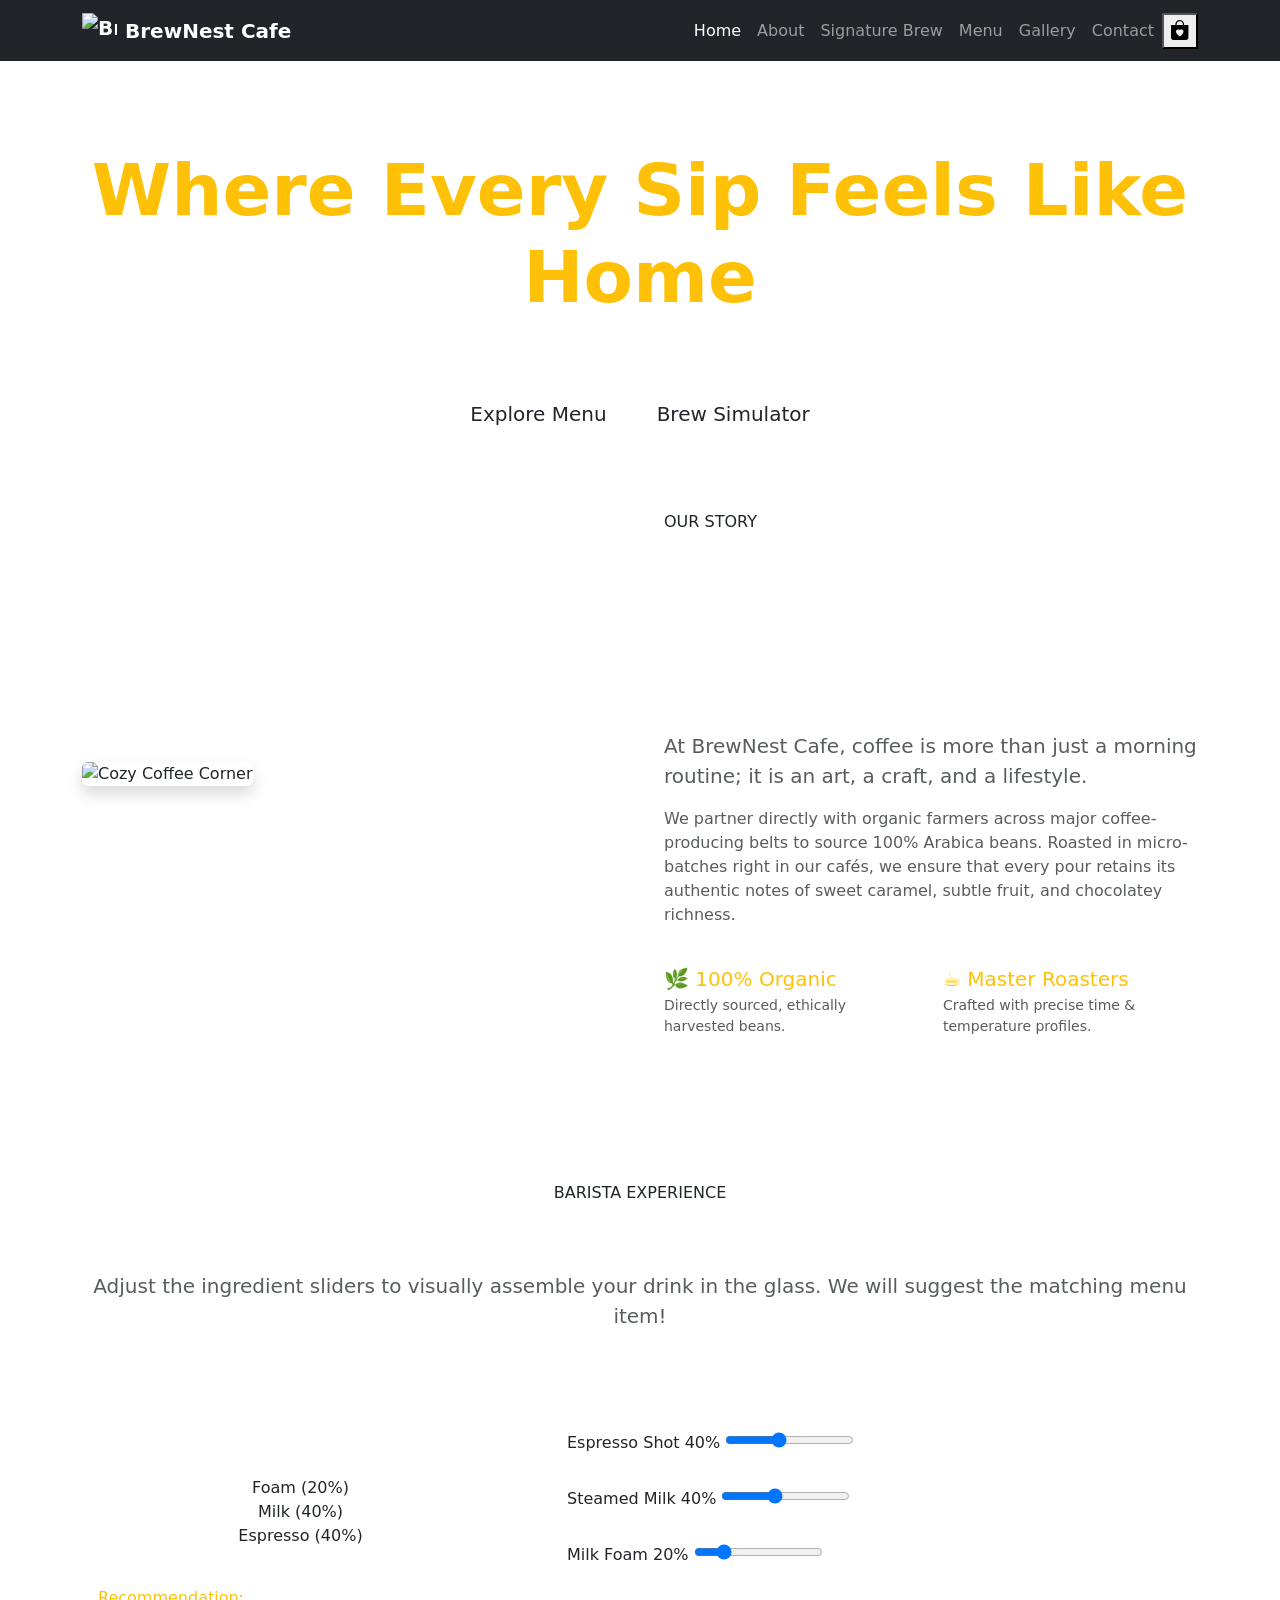
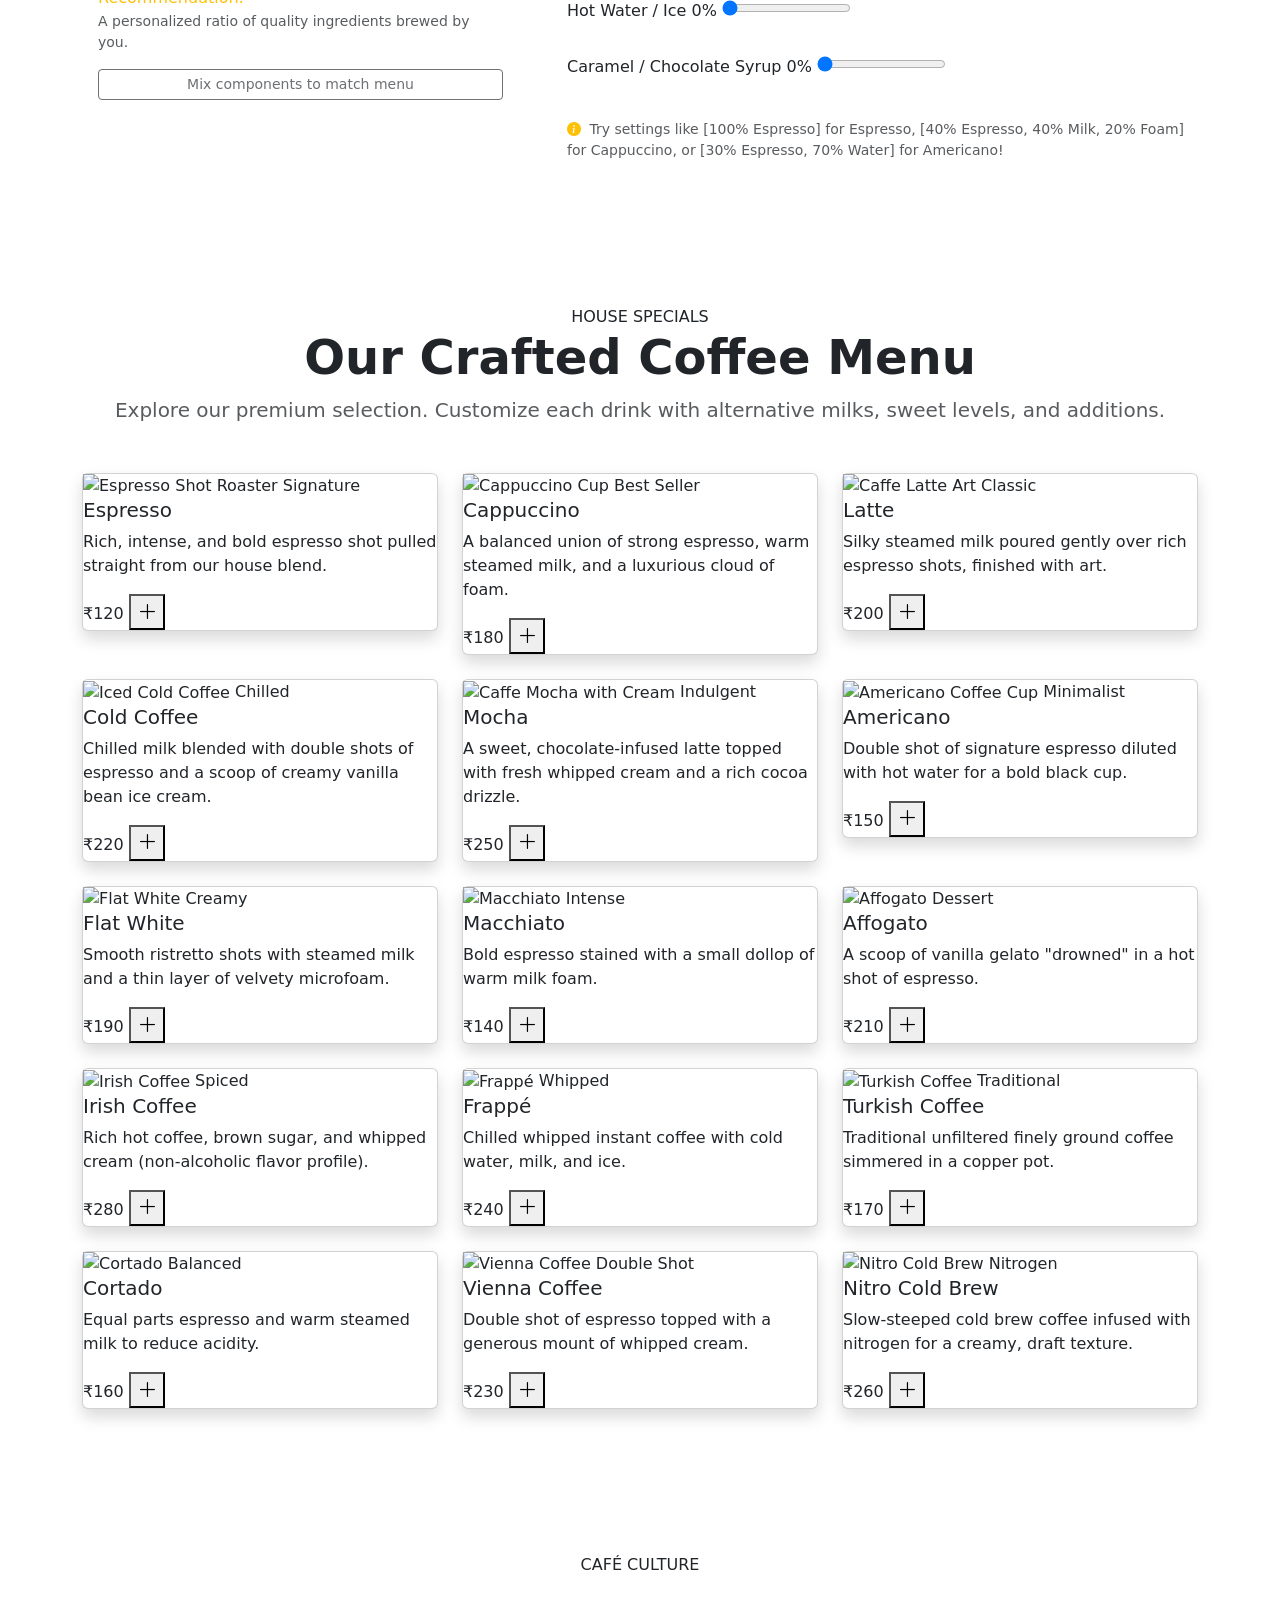
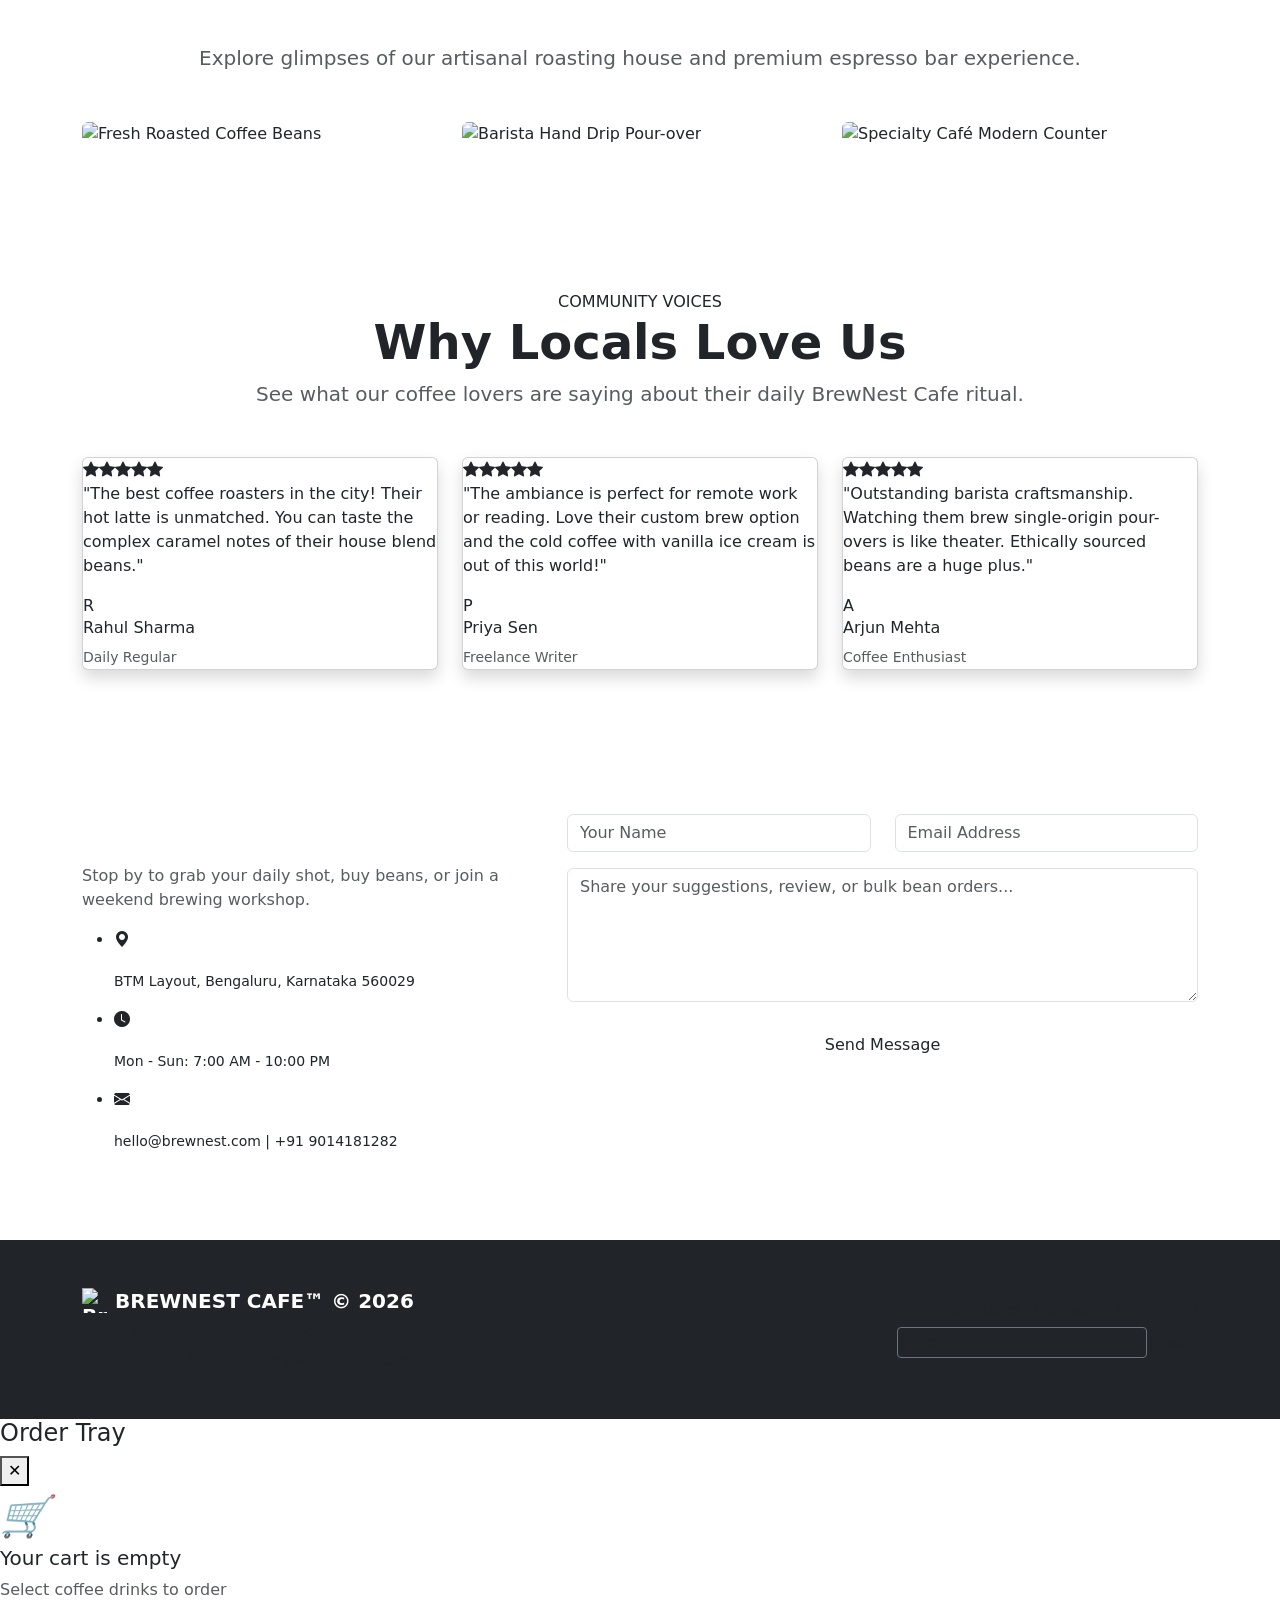
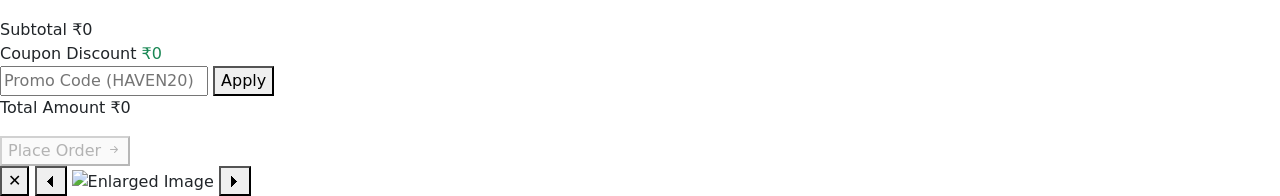
==== html/index.html @ b1470de1 "Update branding name from BrewNest Coffee to BrewNest Cafe across files" ====
<!DOCTYPE html>
<html lang="en">
<head>
  <meta charset="UTF-8">
  <meta name="viewport" content="width=device-width, initial-scale=1.0">
  <title>BrewNest Cafe | Specialty Roasters & Café</title>
  
  <!-- Bootstrap 5 CSS -->
  <link href="https://cdn.jsdelivr.net/npm/bootstrap@5.3.3/dist/css/bootstrap.min.css" rel="stylesheet">
  <!-- Bootstrap Icons -->
  <link rel="stylesheet" href="https://cdn.jsdelivr.net/npm/bootstrap-icons@1.11.3/font/bootstrap-icons.min.css">
  <!-- Custom Stylesheet -->
  <link rel="stylesheet" href="../css/style.css">
</head>
<body>

  <!-- Navbar -->
  <nav class="navbar navbar-expand-lg navbar-dark bg-dark sticky-top" id="mainNavbar">
    <div class="container">
      <a class="navbar-brand fw-bold d-flex align-items-center gap-2" href="#">
        <img src="../images/logo.png" alt="BrewNest Cafe Logo" style="height: 35px; width: 35px; object-fit: contain;">
        BrewNest Cafe
      </a>
      
      <div class="d-flex align-items-center gap-3 order-lg-last">
        <!-- Shopping Cart Trigger Button -->
        <button class="cart-btn-trigger" id="cart-trigger" aria-label="Open Cart">
          <i class="bi bi-bag-heart-fill fs-5"></i>
          <span class="cart-badge" id="cartCount" style="display: none;">0</span>
        </button>
        
        <button class="navbar-toggler" type="button" data-bs-toggle="collapse" data-bs-target="#navmenu" aria-controls="navmenu" aria-expanded="false" aria-label="Toggle navigation">
          <span class="navbar-toggler-icon"></span>
        </button>
      </div>

      <div class="collapse navbar-collapse" id="navmenu">
        <ul class="navbar-nav ms-auto mb-2 mb-lg-0">
          <li class="nav-item"><a class="nav-link active" href="#home">Home</a></li>
          <li class="nav-item"><a class="nav-link" href="#about">About</a></li>
          <li class="nav-item"><a class="nav-link" href="#brew-configurator">Signature Brew</a></li>
          <li class="nav-item"><a class="nav-link" href="#menu">Menu</a></li>
          <li class="nav-item"><a class="nav-link" href="#gallery">Gallery</a></li>
          <li class="nav-item"><a class="nav-link" href="#contact">Contact</a></li>
        </ul>
      </div>
    </div>
  </nav>

  <!-- Hero Section -->
  <section id="home" class="hero">
    <div class="container text-center text-white relative-z">
      <h1 class="display-2 fw-bold mb-3">BrewNest Cafe<br><span class="text-warning">Where Every Sip Feels Like Home</span></h1>
      <p class="lead">Handcrafted specialty beans, expertly roasted and brewed to create unforgettable coffee moments.</p>
      <div class="hero-ctas d-flex gap-3 justify-content-center mt-4 flex-wrap">
        <a href="#menu" class="btn btn-gold btn-lg">Explore Menu</a>
        <a href="#brew-configurator" class="btn btn-outline-gold btn-lg">Brew Simulator</a>
      </div>
    </div>
    <!-- Bottom Glow and Parallax overlay -->
    <div class="hero-overlay-gfx"></div>
    <div class="scroll-indicator">
      <div class="scroll-mouse">
        <div class="scroll-wheel"></div>
      </div>
    </div>
  </section>

  <!-- About Section -->
  <section id="about" class="py-5">
    <div class="container py-4">
      <div class="row align-items-center g-5">
        <div class="col-lg-6">
          <div class="about-img-container">
            <img src="../images/about.jpg" class="img-fluid rounded shadow" alt="Cozy Coffee Corner">
          </div>
        </div>
        <div class="col-lg-6">
          <span class="about-badge">OUR STORY</span>
          <h2 class="display-5 fw-bold text-white mb-4">Roasting Beans, Brewing Relationships</h2>
          <p class="lead text-muted">
            At BrewNest Cafe, coffee is more than just a morning routine; it is an art, a craft, and a lifestyle. 
          </p>
          <p class="text-muted">
            We partner directly with organic farmers across major coffee-producing belts to source 100% Arabica beans. Roasted in micro-batches right in our cafés, we ensure that every pour retains its authentic notes of sweet caramel, subtle fruit, and chocolatey richness.
          </p>
          <div class="row g-4 mt-2">
            <div class="col-sm-6">
              <h5 class="text-warning mb-1">🌿 100% Organic</h5>
              <p class="small text-muted mb-0">Directly sourced, ethically harvested beans.</p>
            </div>
            <div class="col-sm-6">
              <h5 class="text-warning mb-1">☕ Master Roasters</h5>
              <p class="small text-muted mb-0">Crafted with precise time & temperature profiles.</p>
            </div>
          </div>
        </div>
      </div>
    </div>
  </section>

  <!-- Interactive Brew Configurator Section -->
  <section id="brew-configurator" class="py-5">
    <div class="container py-4">
      <div class="text-center mb-5">
        <span class="about-badge">BARISTA EXPERIENCE</span>
        <h2 class="display-5 fw-bold text-white">Craft Your Signature Brew</h2>
        <p class="lead text-muted max-600 mx-auto">Adjust the ingredient sliders to visually assemble your drink in the glass. We will suggest the matching menu item!</p>
      </div>

      <div class="row align-items-center g-5">
        <!-- The visual Mug simulator -->
        <div class="col-lg-5">
          <div class="glass-panel brew-card text-center d-flex flex-column justify-content-between h-100">
            <h4 class="text-white mb-4">Visual Brew Cup</h4>
            
            <div class="cup-container">
              <div class="glass-mug">
                <!-- Liquid layers -->
                <div class="liquid-layer layer-foam" id="layerFoam"></div>
                <div class="liquid-layer layer-milk" id="layerMilk"></div>
                <div class="liquid-layer layer-espresso" id="layerEspresso"></div>
                <div class="liquid-layer layer-syrup" id="layerSyrup"></div>
                <div class="liquid-layer layer-water" id="layerWater"></div>
              </div>
              <div class="glass-handle"></div>
            </div>

            <!-- Dynamic Recommendation Box -->
            <div class="brew-feedback-box p-3 mt-4 text-start">
              <h6 class="text-warning mb-1">Recommendation: <span id="recommendedDrinkName" class="text-white">Custom Brew</span></h6>
              <p class="small text-muted mb-3" id="recommendedDrinkDesc">Mix ingredients to discover matches.</p>
              <button class="btn btn-gold btn-sm w-100" id="btnBrewAdd" disabled>Mix components to match menu</button>
            </div>
          </div>
        </div>

        <!-- The sliders -->
        <div class="col-lg-7">
          <div class="glass-panel brew-card h-100 d-flex flex-column justify-content-center">
            <h4 class="text-white mb-4">Recipe Ratios</h4>
            
            <div class="brew-sliders">
              <!-- Espresso Slider -->
              <div class="mb-4">
                <label for="sliderEspresso" class="form-label">Espresso Shot <span id="espressoVal">40%</span></label>
                <input type="range" class="brew-slider-input" id="sliderEspresso" min="0" max="100" value="40">
              </div>

              <!-- Steamed Milk Slider -->
              <div class="mb-4">
                <label for="sliderMilk" class="form-label">Steamed Milk <span id="milkVal">40%</span></label>
                <input type="range" class="brew-slider-input" id="sliderMilk" min="0" max="100" value="40">
              </div>

              <!-- Foam Slider -->
              <div class="mb-4">
                <label for="sliderFoam" class="form-label">Milk Foam <span id="foamVal">20%</span></label>
                <input type="range" class="brew-slider-input" id="sliderFoam" min="0" max="100" value="20">
              </div>

              <!-- Water Slider -->
              <div class="mb-4">
                <label for="sliderWater" class="form-label">Hot Water / Ice <span id="waterVal">0%</span></label>
                <input type="range" class="brew-slider-input" id="sliderWater" min="0" max="100" value="0">
              </div>

              <!-- Syrup Slider -->
              <div class="mb-4">
                <label for="sliderSyrup" class="form-label">Caramel / Chocolate Syrup <span id="syrupVal">0%</span></label>
                <input type="range" class="brew-slider-input" id="sliderSyrup" min="0" max="100" value="0">
              </div>
            </div>
            
            <p class="small text-muted mt-2 mb-0"><i class="bi bi-info-circle-fill text-warning me-1"></i> Try settings like [100% Espresso] for Espresso, [40% Espresso, 40% Milk, 20% Foam] for Cappuccino, or [30% Espresso, 70% Water] for Americano!</p>
          </div>
        </div>
      </div>
    </div>
  </section>

  <!-- Menu Section -->
  <section id="menu" class="py-5">
    <div class="container py-4">
      <div class="text-center mb-5">
        <span class="about-badge">HOUSE SPECIALS</span>
        <h2 class="display-5 fw-bold text-dark">Our Crafted Coffee Menu</h2>
        <p class="lead text-muted max-600 mx-auto">Explore our premium selection. Customize each drink with alternative milks, sweet levels, and additions.</p>
      </div>

      <div class="row g-4">
        <!-- Espresso -->
        <div class="col-md-6 col-lg-4">
          <div class="card menu-card shadow">
            <div class="menu-img-wrap">
              <img src="../images/espresso.jpg" alt="Espresso Shot">
              <span class="menu-card-badge">Roaster Signature</span>
            </div>
            <div class="menu-card-body">
              <h5>Espresso</h5>
              <p>Rich, intense, and bold espresso shot pulled straight from our house blend.</p>
              <div class="menu-footer">
                <span class="menu-price">₹120</span>
                <button class="btn-menu-add btn-add-cart-custom" data-drink="espresso" aria-label="Customize Espresso"><i class="bi bi-plus-lg fs-5"></i></button>
              </div>
            </div>
          </div>
        </div>

        <!-- Cappuccino -->
        <div class="col-md-6 col-lg-4">
          <div class="card menu-card shadow">
            <div class="menu-img-wrap">
              <img src="../images/cappuccino.jpg" alt="Cappuccino Cup">
              <span class="menu-card-badge">Best Seller</span>
            </div>
            <div class="menu-card-body">
              <h5>Cappuccino</h5>
              <p>A balanced union of strong espresso, warm steamed milk, and a luxurious cloud of foam.</p>
              <div class="menu-footer">
                <span class="menu-price">₹180</span>
                <button class="btn-menu-add btn-add-cart-custom" data-drink="cappuccino" aria-label="Customize Cappuccino"><i class="bi bi-plus-lg fs-5"></i></button>
              </div>
            </div>
          </div>
        </div>

        <!-- Latte -->
        <div class="col-md-6 col-lg-4">
          <div class="card menu-card shadow">
            <div class="menu-img-wrap">
              <img src="../images/latte.jpg" alt="Caffe Latte Art">
              <span class="menu-card-badge">Classic</span>
            </div>
            <div class="menu-card-body">
              <h5>Latte</h5>
              <p>Silky steamed milk poured gently over rich espresso shots, finished with art.</p>
              <div class="menu-footer">
                <span class="menu-price">₹200</span>
                <button class="btn-menu-add btn-add-cart-custom" data-drink="latte" aria-label="Customize Latte"><i class="bi bi-plus-lg fs-5"></i></button>
              </div>
            </div>
          </div>
        </div>

        <!-- Cold Coffee -->
        <div class="col-md-6 col-lg-4">
          <div class="card menu-card shadow">
            <div class="menu-img-wrap">
              <img src="../images/coldcoffee.jpg" alt="Iced Cold Coffee">
              <span class="menu-card-badge">Chilled</span>
            </div>
            <div class="menu-card-body">
              <h5>Cold Coffee</h5>
              <p>Chilled milk blended with double shots of espresso and a scoop of creamy vanilla bean ice cream.</p>
              <div class="menu-footer">
                <span class="menu-price">₹220</span>
                <button class="btn-menu-add btn-add-cart-custom" data-drink="coldcoffee" aria-label="Customize Cold Coffee"><i class="bi bi-plus-lg fs-5"></i></button>
              </div>
            </div>
          </div>
        </div>

        <!-- Mocha -->
        <div class="col-md-6 col-lg-4">
          <div class="card menu-card shadow">
            <div class="menu-img-wrap">
              <img src="../images/mocha.jpg" alt="Caffe Mocha with Cream">
              <span class="menu-card-badge">Indulgent</span>
            </div>
            <div class="menu-card-body">
              <h5>Mocha</h5>
              <p>A sweet, chocolate-infused latte topped with fresh whipped cream and a rich cocoa drizzle.</p>
              <div class="menu-footer">
                <span class="menu-price">₹250</span>
                <button class="btn-menu-add btn-add-cart-custom" data-drink="mocha" aria-label="Customize Mocha"><i class="bi bi-plus-lg fs-5"></i></button>
              </div>
            </div>
          </div>
        </div>

        <!-- Americano -->
        <div class="col-md-6 col-lg-4">
          <div class="card menu-card shadow">
            <div class="menu-img-wrap">
              <img src="../images/americano.jpg" alt="Americano Coffee Cup">
              <span class="menu-card-badge">Minimalist</span>
            </div>
            <div class="menu-card-body">
              <h5>Americano</h5>
              <p>Double shot of signature espresso diluted with hot water for a bold black cup.</p>
              <div class="menu-footer">
                <span class="menu-price">₹150</span>
                <button class="btn-menu-add btn-add-cart-custom" data-drink="americano" aria-label="Customize Americano"><i class="bi bi-plus-lg fs-5"></i></button>
              </div>
            </div>
          </div>
        </div>

        <!-- Flat White -->
        <div class="col-md-6 col-lg-4">
          <div class="card menu-card shadow">
            <div class="menu-img-wrap">
              <img src="../images/flatwhite.jpg" alt="Flat White">
              <span class="menu-card-badge">Creamy</span>
            </div>
            <div class="menu-card-body">
              <h5>Flat White</h5>
              <p>Smooth ristretto shots with steamed milk and a thin layer of velvety microfoam.</p>
              <div class="menu-footer">
                <span class="menu-price">₹190</span>
                <button class="btn-menu-add btn-add-cart-custom" data-drink="flatwhite" aria-label="Customize Flat White"><i class="bi bi-plus-lg fs-5"></i></button>
              </div>
            </div>
          </div>
        </div>

        <!-- Macchiato -->
        <div class="col-md-6 col-lg-4">
          <div class="card menu-card shadow">
            <div class="menu-img-wrap">
              <img src="../images/macchiato.jpg" alt="Macchiato">
              <span class="menu-card-badge">Intense</span>
            </div>
            <div class="menu-card-body">
              <h5>Macchiato</h5>
              <p>Bold espresso stained with a small dollop of warm milk foam.</p>
              <div class="menu-footer">
                <span class="menu-price">₹140</span>
                <button class="btn-menu-add btn-add-cart-custom" data-drink="macchiato" aria-label="Customize Macchiato"><i class="bi bi-plus-lg fs-5"></i></button>
              </div>
            </div>
          </div>
        </div>

        <!-- Affogato -->
        <div class="col-md-6 col-lg-4">
          <div class="card menu-card shadow">
            <div class="menu-img-wrap">
              <img src="../images/affogato.jpg" alt="Affogato">
              <span class="menu-card-badge">Dessert</span>
            </div>
            <div class="menu-card-body">
              <h5>Affogato</h5>
              <p>A scoop of vanilla gelato "drowned" in a hot shot of espresso.</p>
              <div class="menu-footer">
                <span class="menu-price">₹210</span>
                <button class="btn-menu-add btn-add-cart-custom" data-drink="affogato" aria-label="Customize Affogato"><i class="bi bi-plus-lg fs-5"></i></button>
              </div>
            </div>
          </div>
        </div>

        <!-- Irish Coffee -->
        <div class="col-md-6 col-lg-4">
          <div class="card menu-card shadow">
            <div class="menu-img-wrap">
              <img src="../images/irishcoffee.jpg" alt="Irish Coffee">
              <span class="menu-card-badge">Spiced</span>
            </div>
            <div class="menu-card-body">
              <h5>Irish Coffee</h5>
              <p>Rich hot coffee, brown sugar, and whipped cream (non-alcoholic flavor profile).</p>
              <div class="menu-footer">
                <span class="menu-price">₹280</span>
                <button class="btn-menu-add btn-add-cart-custom" data-drink="irishcoffee" aria-label="Customize Irish Coffee"><i class="bi bi-plus-lg fs-5"></i></button>
              </div>
            </div>
          </div>
        </div>

        <!-- Frappé -->
        <div class="col-md-6 col-lg-4">
          <div class="card menu-card shadow">
            <div class="menu-img-wrap">
              <img src="../images/frappe.jpg" alt="Frappé">
              <span class="menu-card-badge">Whipped</span>
            </div>
            <div class="menu-card-body">
              <h5>Frappé</h5>
              <p>Chilled whipped instant coffee with cold water, milk, and ice.</p>
              <div class="menu-footer">
                <span class="menu-price">₹240</span>
                <button class="btn-menu-add btn-add-cart-custom" data-drink="frappe" aria-label="Customize Frappé"><i class="bi bi-plus-lg fs-5"></i></button>
              </div>
            </div>
          </div>
        </div>

        <!-- Turkish Coffee -->
        <div class="col-md-6 col-lg-4">
          <div class="card menu-card shadow">
            <div class="menu-img-wrap">
              <img src="../images/turkishcoffee.jpg" alt="Turkish Coffee">
              <span class="menu-card-badge">Traditional</span>
            </div>
            <div class="menu-card-body">
              <h5>Turkish Coffee</h5>
              <p>Traditional unfiltered finely ground coffee simmered in a copper pot.</p>
              <div class="menu-footer">
                <span class="menu-price">₹170</span>
                <button class="btn-menu-add btn-add-cart-custom" data-drink="turkishcoffee" aria-label="Customize Turkish Coffee"><i class="bi bi-plus-lg fs-5"></i></button>
              </div>
            </div>
          </div>
        </div>

        <!-- Cortado -->
        <div class="col-md-6 col-lg-4">
          <div class="card menu-card shadow">
            <div class="menu-img-wrap">
              <img src="../images/cortado.jpg" alt="Cortado">
              <span class="menu-card-badge">Balanced</span>
            </div>
            <div class="menu-card-body">
              <h5>Cortado</h5>
              <p>Equal parts espresso and warm steamed milk to reduce acidity.</p>
              <div class="menu-footer">
                <span class="menu-price">₹160</span>
                <button class="btn-menu-add btn-add-cart-custom" data-drink="cortado" aria-label="Customize Cortado"><i class="bi bi-plus-lg fs-5"></i></button>
              </div>
            </div>
          </div>
        </div>

        <!-- Vienna Coffee -->
        <div class="col-md-6 col-lg-4">
          <div class="card menu-card shadow">
            <div class="menu-img-wrap">
              <img src="../images/viennacoffee.jpg" alt="Vienna Coffee">
              <span class="menu-card-badge">Double Shot</span>
            </div>
            <div class="menu-card-body">
              <h5>Vienna Coffee</h5>
              <p>Double shot of espresso topped with a generous mount of whipped cream.</p>
              <div class="menu-footer">
                <span class="menu-price">₹230</span>
                <button class="btn-menu-add btn-add-cart-custom" data-drink="viennacoffee" aria-label="Customize Vienna Coffee"><i class="bi bi-plus-lg fs-5"></i></button>
              </div>
            </div>
          </div>
        </div>

        <!-- Nitro Cold Brew -->
        <div class="col-md-6 col-lg-4">
          <div class="card menu-card shadow">
            <div class="menu-img-wrap">
              <img src="../images/nitrocoldbrew.jpg" alt="Nitro Cold Brew">
              <span class="menu-card-badge">Nitrogen</span>
            </div>
            <div class="menu-card-body">
              <h5>Nitro Cold Brew</h5>
              <p>Slow-steeped cold brew coffee infused with nitrogen for a creamy, draft texture.</p>
              <div class="menu-footer">
                <span class="menu-price">₹260</span>
                <button class="btn-menu-add btn-add-cart-custom" data-drink="nitrocoldbrew" aria-label="Customize Nitro Cold Brew"><i class="bi bi-plus-lg fs-5"></i></button>
              </div>
            </div>
          </div>
        </div>
      </div>
    </div>
  </section>

  <!-- Gallery Section -->
  <section id="gallery" class="py-5">
    <div class="container py-4">
      <div class="text-center mb-5">
        <span class="about-badge">CAFÉ CULTURE</span>
        <h2 class="display-5 fw-bold text-white">Visual Coffee Journey</h2>
        <p class="lead text-muted max-600 mx-auto">Explore glimpses of our artisanal roasting house and premium espresso bar experience.</p>
      </div>

      <div class="row g-4 gallery-grid">
        <div class="col-md-4">
          <img src="../images/g1.jpg" class="img-fluid rounded" alt="Fresh Roasted Coffee Beans" data-index="0">
        </div>
        <div class="col-md-4">
          <img src="../images/g2.jpg" class="img-fluid rounded" alt="Barista Hand Drip Pour-over" data-index="1">
        </div>
        <div class="col-md-4">
          <img src="../images/g3.jpg" class="img-fluid rounded" alt="Specialty Café Modern Counter" data-index="2">
        </div>
      </div>
    </div>
  </section>

  <!-- Testimonials Section -->
  <section class="py-5 testimonials">
    <div class="container py-4">
      <div class="text-center mb-5">
        <span class="about-badge">COMMUNITY VOICES</span>
        <h2 class="display-5 fw-bold text-dark">Why Locals Love Us</h2>
        <p class="lead text-muted max-600 mx-auto">See what our coffee lovers are saying about their daily BrewNest Cafe ritual.</p>
      </div>

      <div class="row g-4">
        <!-- Review 1 -->
        <div class="col-md-4">
          <div class="card review-card shadow">
            <div class="review-stars">
              <i class="bi bi-star-fill"></i><i class="bi bi-star-fill"></i><i class="bi bi-star-fill"></i><i class="bi bi-star-fill"></i><i class="bi bi-star-fill"></i>
            </div>
            <p>"The best coffee roasters in the city! Their hot latte is unmatched. You can taste the complex caramel notes of their house blend beans."</p>
            <div class="review-author">
              <div class="review-avatar">R</div>
              <div>
                <h6>Rahul Sharma</h6>
                <span class="small text-muted">Daily Regular</span>
              </div>
            </div>
          </div>
        </div>

        <!-- Review 2 -->
        <div class="col-md-4">
          <div class="card review-card shadow">
            <div class="review-stars">
              <i class="bi bi-star-fill"></i><i class="bi bi-star-fill"></i><i class="bi bi-star-fill"></i><i class="bi bi-star-fill"></i><i class="bi bi-star-fill"></i>
            </div>
            <p>"The ambiance is perfect for remote work or reading. Love their custom brew option and the cold coffee with vanilla ice cream is out of this world!"</p>
            <div class="review-author">
              <div class="review-avatar">P</div>
              <div>
                <h6>Priya Sen</h6>
                <span class="small text-muted">Freelance Writer</span>
              </div>
            </div>
          </div>
        </div>

        <!-- Review 3 -->
        <div class="col-md-4">
          <div class="card review-card shadow">
            <div class="review-stars">
              <i class="bi bi-star-fill"></i><i class="bi bi-star-fill"></i><i class="bi bi-star-fill"></i><i class="bi bi-star-fill"></i><i class="bi bi-star-fill"></i>
            </div>
            <p>"Outstanding barista craftsmanship. Watching them brew single-origin pour-overs is like theater. Ethically sourced beans are a huge plus."</p>
            <div class="review-author">
              <div class="review-avatar">A</div>
              <div>
                <h6>Arjun Mehta</h6>
                <span class="small text-muted">Coffee Enthusiast</span>
              </div>
            </div>
          </div>
        </div>
      </div>
    </div>
  </section>

  <!-- Contact Section -->
  <section id="contact" class="py-5">
    <div class="container py-4">
      <div class="glass-panel contact-card">
        <div class="row g-5">
          <!-- Information Column -->
          <div class="col-lg-5">
            <h3 class="text-white fw-bold mb-3">Visit BrewNest Cafe</h3>
            <p class="text-muted">Stop by to grab your daily shot, buy beans, or join a weekend brewing workshop.</p>
            
            <ul class="contact-info-list">
              <li>
                <i class="bi bi-geo-alt-fill"></i>
                <div>
                  <h6 class="text-white mb-0">Our Location</h6>
                  <p class="small">BTM Layout, Bengaluru, Karnataka 560029</p>
                </div>
              </li>
              <li>
                <i class="bi bi-clock-fill"></i>
                <div>
                  <h6 class="text-white mb-0">Café Hours</h6>
                  <p class="small">Mon - Sun: 7:00 AM - 10:00 PM</p>
                </div>
              </li>
              <li>
                <i class="bi bi-envelope-fill"></i>
                <div>
                  <h6 class="text-white mb-0">Get In Touch</h6>
                  <p class="small">hello@brewnest.com | +91 9014181282</p>
                </div>
              </li>
            </ul>
          </div>

          <!-- Form Column -->
          <div class="col-lg-7">
            <form id="contactForm" class="contact-form">
              <div class="row">
                <div class="col-md-6 mb-3">
                  <input type="text" class="form-control" id="contactName" placeholder="Your Name" required>
                </div>
                <div class="col-md-6 mb-3">
                  <input type="email" class="form-control" id="contactEmail" placeholder="Email Address" required>
                </div>
                <div class="col-12 mb-4">
                  <textarea class="form-control" id="contactMsg" rows="5" placeholder="Share your suggestions, review, or bulk bean orders..." required></textarea>
                </div>
                <div class="col-12">
                  <button type="submit" class="btn btn-gold w-100">Send Message</button>
                </div>
              </div>
            </form>
        </div>
      </div>
    </div>
  </section>

  <!-- Footer -->
  <footer class="bg-dark text-white py-5">
    <div class="container">
      <div class="row g-4 align-items-center justify-content-between">
        <div class="col-md-6 text-center text-md-start">
          <h5 class="fw-bold mb-2 d-flex align-items-center justify-content-center justify-content-md-start gap-2">
            <img src="../images/logo.png" alt="BrewNest Cafe Logo" style="height: 25px; width: 25px; object-fit: contain;">
            BREWNEST CAFE™ © 2026
          </h5>
          <p class="small text-muted mb-2">Where Every Sip Feels Like Home.</p>
          <p class="small text-muted mb-0">Crafted with ❤️ by Mukeswar | +91 9014181282</p>
        </div>
        
        <div class="col-md-6 text-center text-md-end">
          <h6 class="small text-muted mb-2">Newsletter Club (Get 20% Off Code)</h6>
          <form id="newsletterForm" class="d-flex gap-2 justify-content-center justify-content-md-end">
            <input type="email" class="form-control form-control-sm bg-transparent text-white border-secondary" placeholder="Enter email" style="max-width: 250px;" required>
            <button class="btn btn-gold btn-sm" type="submit">Join</button>
          </form>
        </div>
      </div>
    </div>
  </footer>

  <!-- SHOPPING CART SLIDE DRAWER -->
  <div class="cart-drawer-backdrop" id="cartBackdrop"></div>
  <div class="cart-drawer" id="cartDrawer">
    <div class="cart-header">
      <h4>Order Tray</h4>
      <button class="cart-close-btn" id="cartClose" aria-label="Close Order Tray">✕</button>
    </div>
    
    <!-- Items container -->
    <div class="cart-body" id="cartItems">
      <!-- Generated dynamically by script.js -->
    </div>
    
    <!-- Totals and checkout -->
    <div class="cart-footer">
      <div class="cart-total-row">
        <span>Subtotal</span>
        <span id="cartSubtotal">₹0</span>
      </div>
      <div class="cart-total-row">
        <span>Coupon Discount</span>
        <span id="cartDiscount" class="text-success">-₹0</span>
      </div>
      
      <!-- Promo code entry -->
      <div class="cart-coupon-wrap">
        <input type="text" class="cart-coupon-input" id="couponInput" placeholder="Promo Code (HAVEN20)">
        <button class="btn-apply-coupon" id="btnApplyCoupon">Apply</button>
      </div>

      <div class="cart-total-row grand-total">
        <span>Total Amount</span>
        <span id="cartGrandTotal">₹0</span>
      </div>

      <button class="cart-checkout-btn mt-3" id="btnCheckout" disabled>
        Place Order <i class="bi bi-arrow-right-short"></i>
      </button>
    </div>
  </div>

  <!-- DRINK CUSTOMIZATION BOOTSTRAP MODAL -->
  <div class="modal fade" id="drinkCustomizerModal" tabindex="-1" aria-labelledby="customizerModalLabel" aria-hidden="true">
    <div class="modal-dialog modal-dialog-centered">
      <div class="modal-content custom-modal">
        <div class="modal-header custom-modal-header">
          <h5 class="modal-title font-serif" id="customizerModalLabel">Customize Your Drink</h5>
          <button type="button" class="btn-close btn-close-white" data-bs-dismiss="modal" aria-label="Close"></button>
        </div>
        <div class="modal-body custom-modal-body">
          
          <!-- Drink Preview -->
          <div class="modal-drink-preview">
            <img src="" id="modalDrinkImg" alt="Drink Preview">
            <div>
              <h4 id="modalDrinkName" class="text-white mb-1">Drink Name</h4>
              <p id="modalDrinkDesc" class="small text-muted mb-0">Description goes here.</p>
            </div>
          </div>

          <!-- Milk Selection -->
          <div class="customization-section">
            <h7>Milk Base</h7>
            <div class="option-pill-group">
              <div class="option-pill">
                <input type="radio" name="milkType" id="milkWhole" value="whole" checked>
                <label for="milkWhole">Whole Milk</label>
              </div>
              <div class="option-pill">
                <input type="radio" name="milkType" id="milkOat" value="oat">
                <label for="milkOat">Oat Milk (+₹40)</label>
              </div>
              <div class="option-pill">
                <input type="radio" name="milkType" id="milkAlmond" value="almond">
                <label for="milkAlmond">Almond (+₹40)</label>
              </div>
            </div>
          </div>

          <!-- Sweetness Selection -->
          <div class="customization-section">
            <h7>Sweetness Level</h7>
            <div class="option-pill-group">
              <div class="option-pill">
                <input type="radio" name="sweetness" id="sweetNone" value="unsweetened">
                <label for="sweetNone">Unsweetened</label>
              </div>
              <div class="option-pill">
                <input type="radio" name="sweetness" id="sweetMedium" value="medium" checked>
                <label for="sweetMedium">Medium</label>
              </div>
              <div class="option-pill">
                <input type="radio" name="sweetness" id="sweetExtra" value="extra sweet">
                <label for="sweetExtra">Extra Sweet</label>
              </div>
            </div>
          </div>

          <!-- Addons -->
          <div class="customization-section">
            <h7>Additions</h7>
            <label class="option-checkbox-row" for="addonEspresso">
              <span>Extra Espresso Shot (+₹50)</span>
              <input type="checkbox" id="addonEspresso" class="custom-addon">
            </label>
            <label class="option-checkbox-row" for="addonCream">
              <span>Whipped Cream (+₹30)</span>
              <input type="checkbox" id="addonCream" class="custom-addon">
            </label>
            <label class="option-checkbox-row" for="addonDrizzle">
              <span>Caramel Drizzle (+₹20)</span>
              <input type="checkbox" id="addonDrizzle" class="custom-addon">
            </label>
          </div>

          <!-- Quantity Selection -->
          <div class="customization-section d-flex justify-content-between align-items-center border-top border-secondary pt-3 mt-3">
            <h7 class="mb-0">Quantity</h7>
            <div class="d-flex align-items-center gap-3">
              <button type="button" class="qty-btn" id="btnModalMinus">-</button>
              <span id="modalQty" class="fw-bold fs-5">1</span>
              <button type="button" class="qty-btn" id="btnModalPlus">+</button>
            </div>
          </div>

        </div>
        <div class="modal-footer custom-modal-footer">
          <div class="w-100 d-flex align-items-center justify-content-between">
            <span class="fs-4 fw-bold text-white" id="modalDrinkPrice">₹0</span>
            <button type="button" class="btn btn-gold px-4" id="btnConfirmAdd">Add to Order</button>
          </div>
        </div>
      </div>
    </div>
  </div>

  <!-- GALLERY LIGHTBOX MODAL -->
  <div class="lightbox-modal" id="lightboxModal">
    <div class="lightbox-content">
      <button class="lightbox-close" aria-label="Close Lightbox">✕</button>
      <button class="lightbox-nav-btn lightbox-prev" aria-label="Previous Image">⏴</button>
      <img src="" class="lightbox-img" alt="Enlarged Image">
      <button class="lightbox-nav-btn lightbox-next" aria-label="Next Image">⏵</button>
    </div>
  </div>

  <!-- Bootstrap 5 Bundle JS -->
  <script src="https://cdn.jsdelivr.net/npm/bootstrap@5.3.3/dist/js/bootstrap.bundle.min.js"></script>
  <!-- Custom JS -->
  <script src="../js/script.js"></script>
</body>
</html>
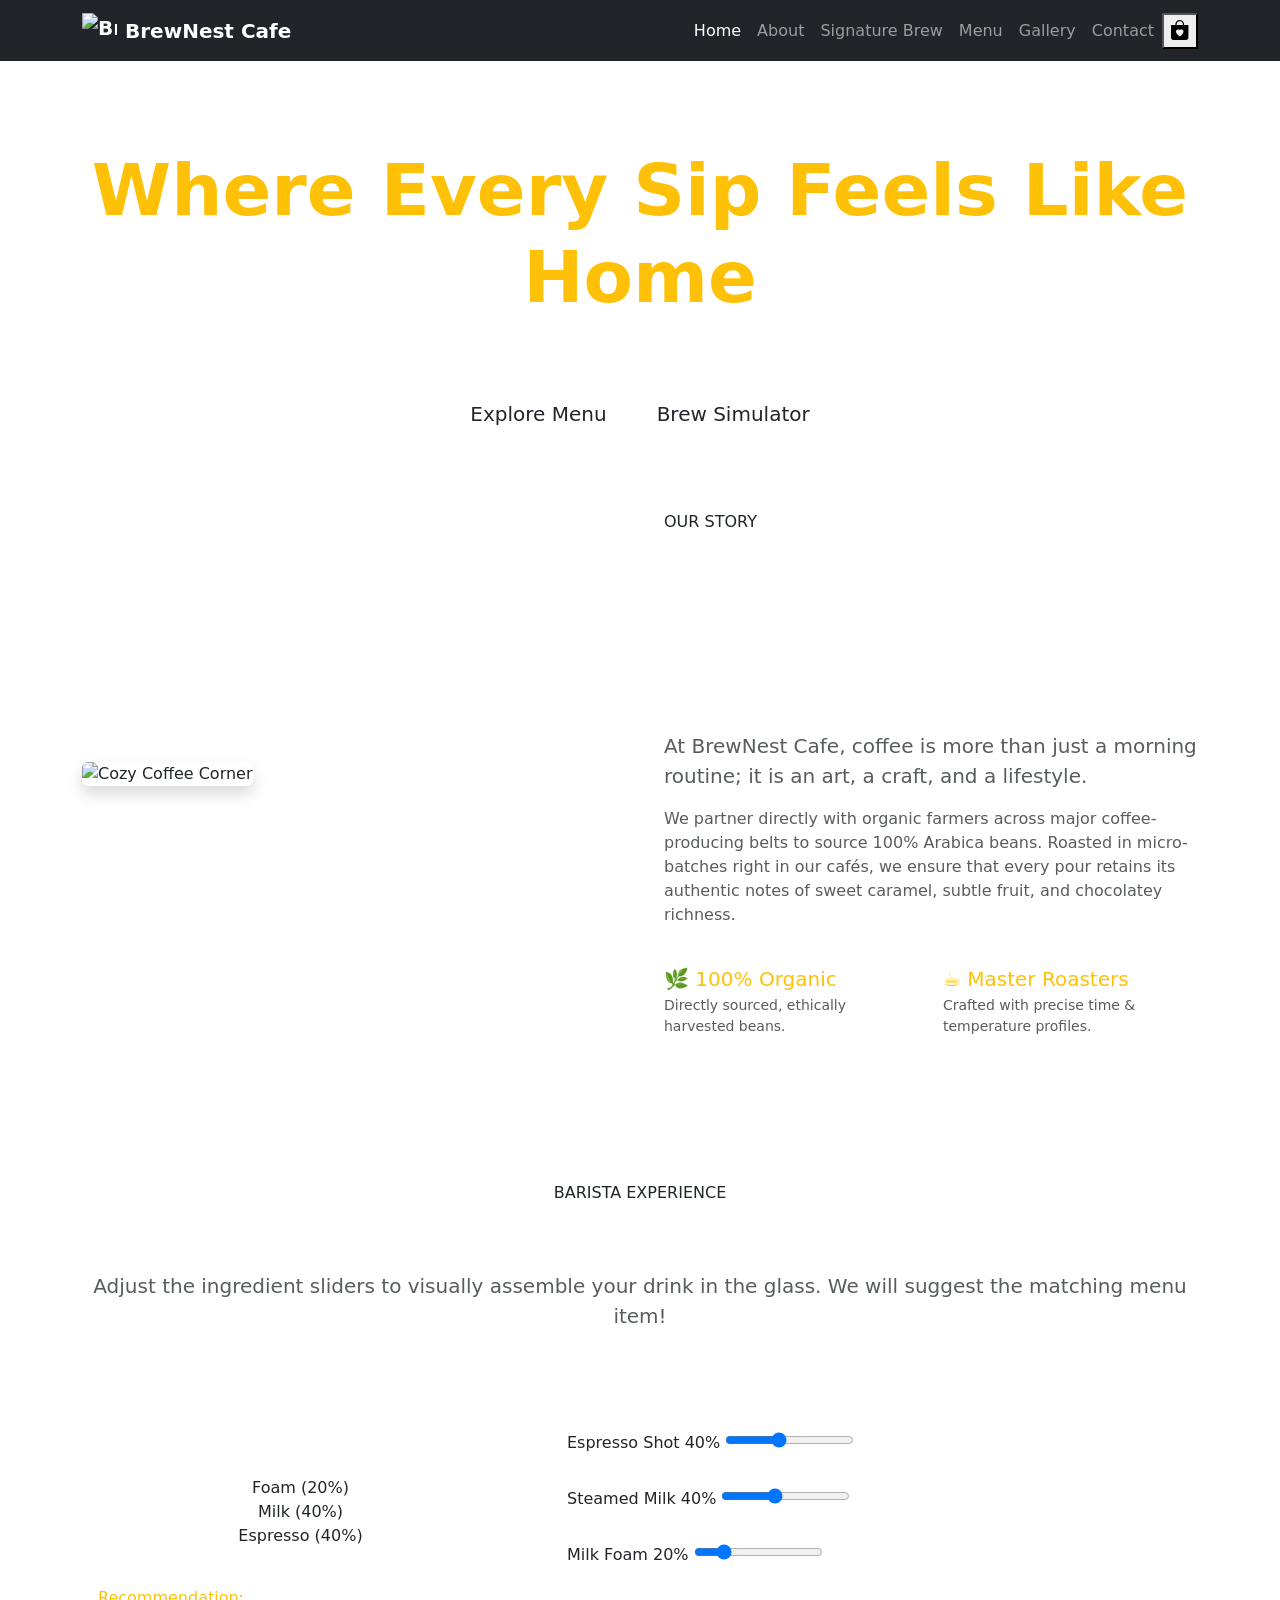
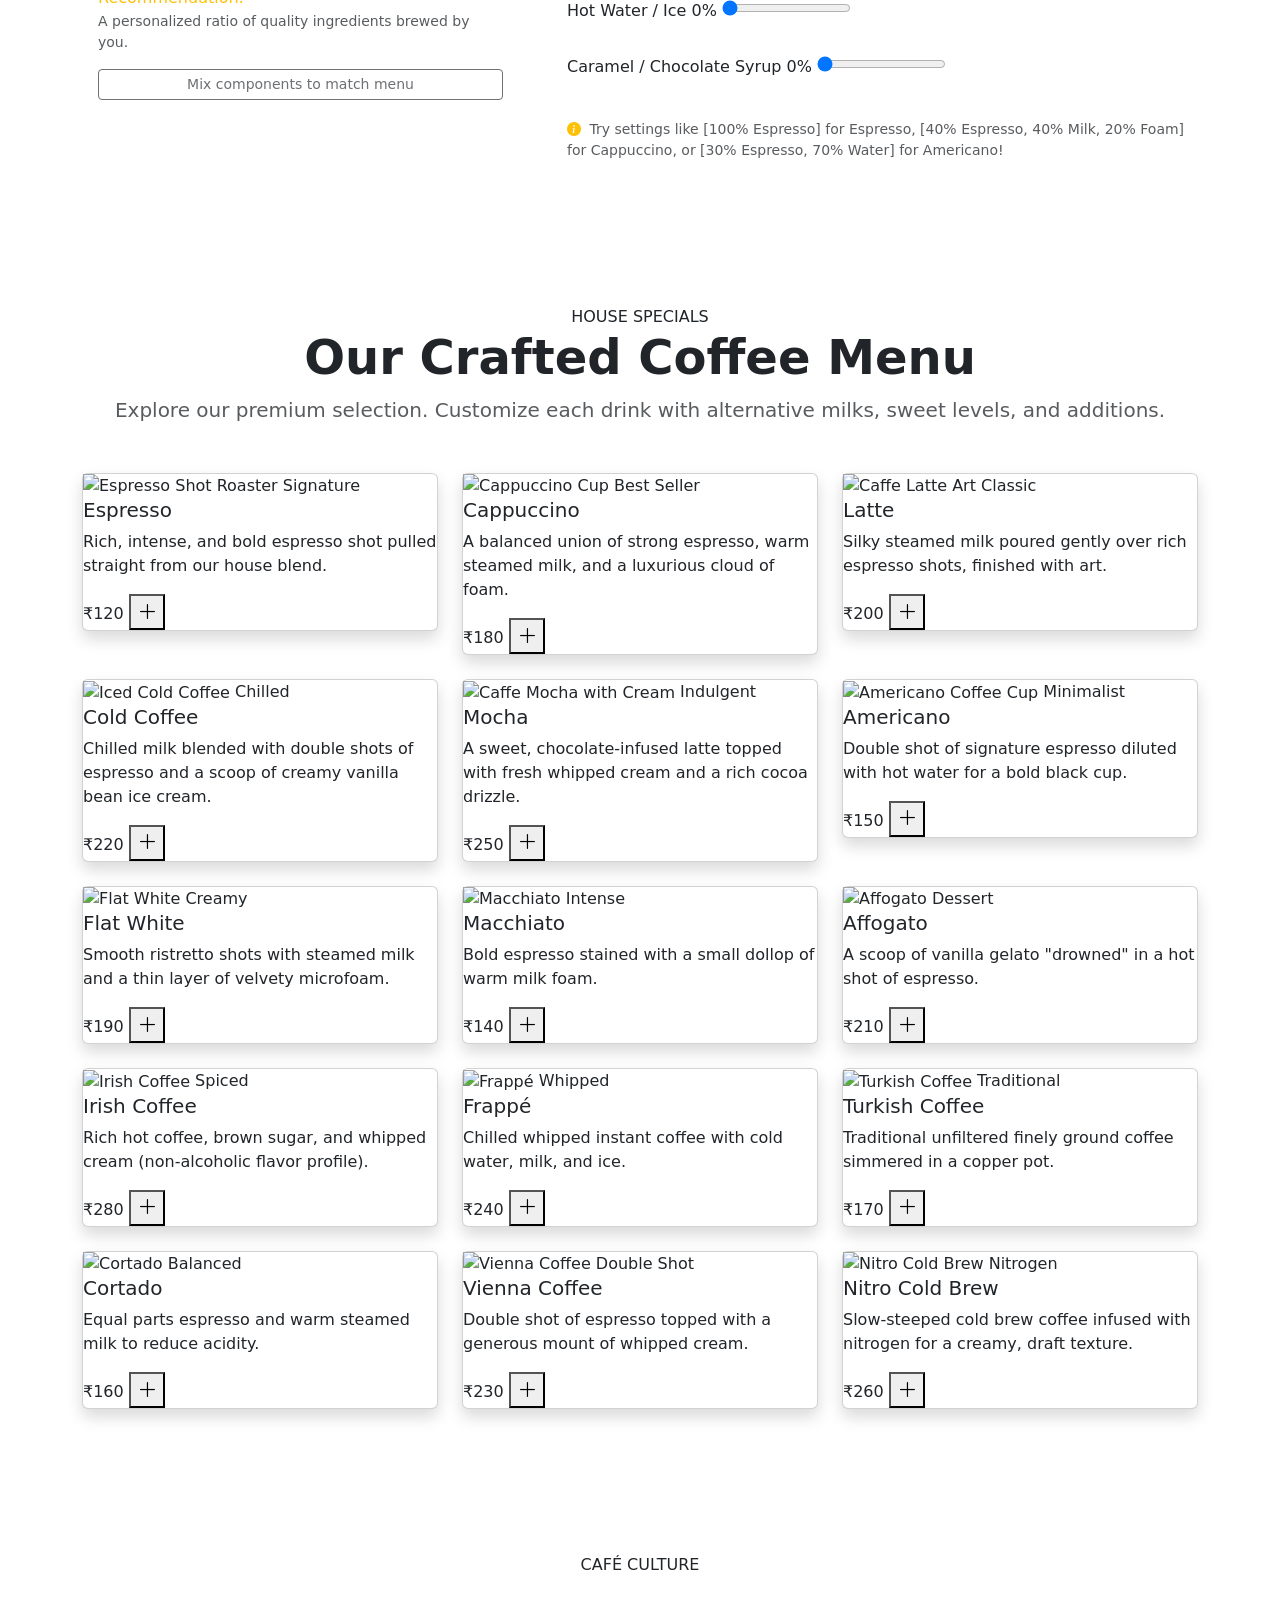
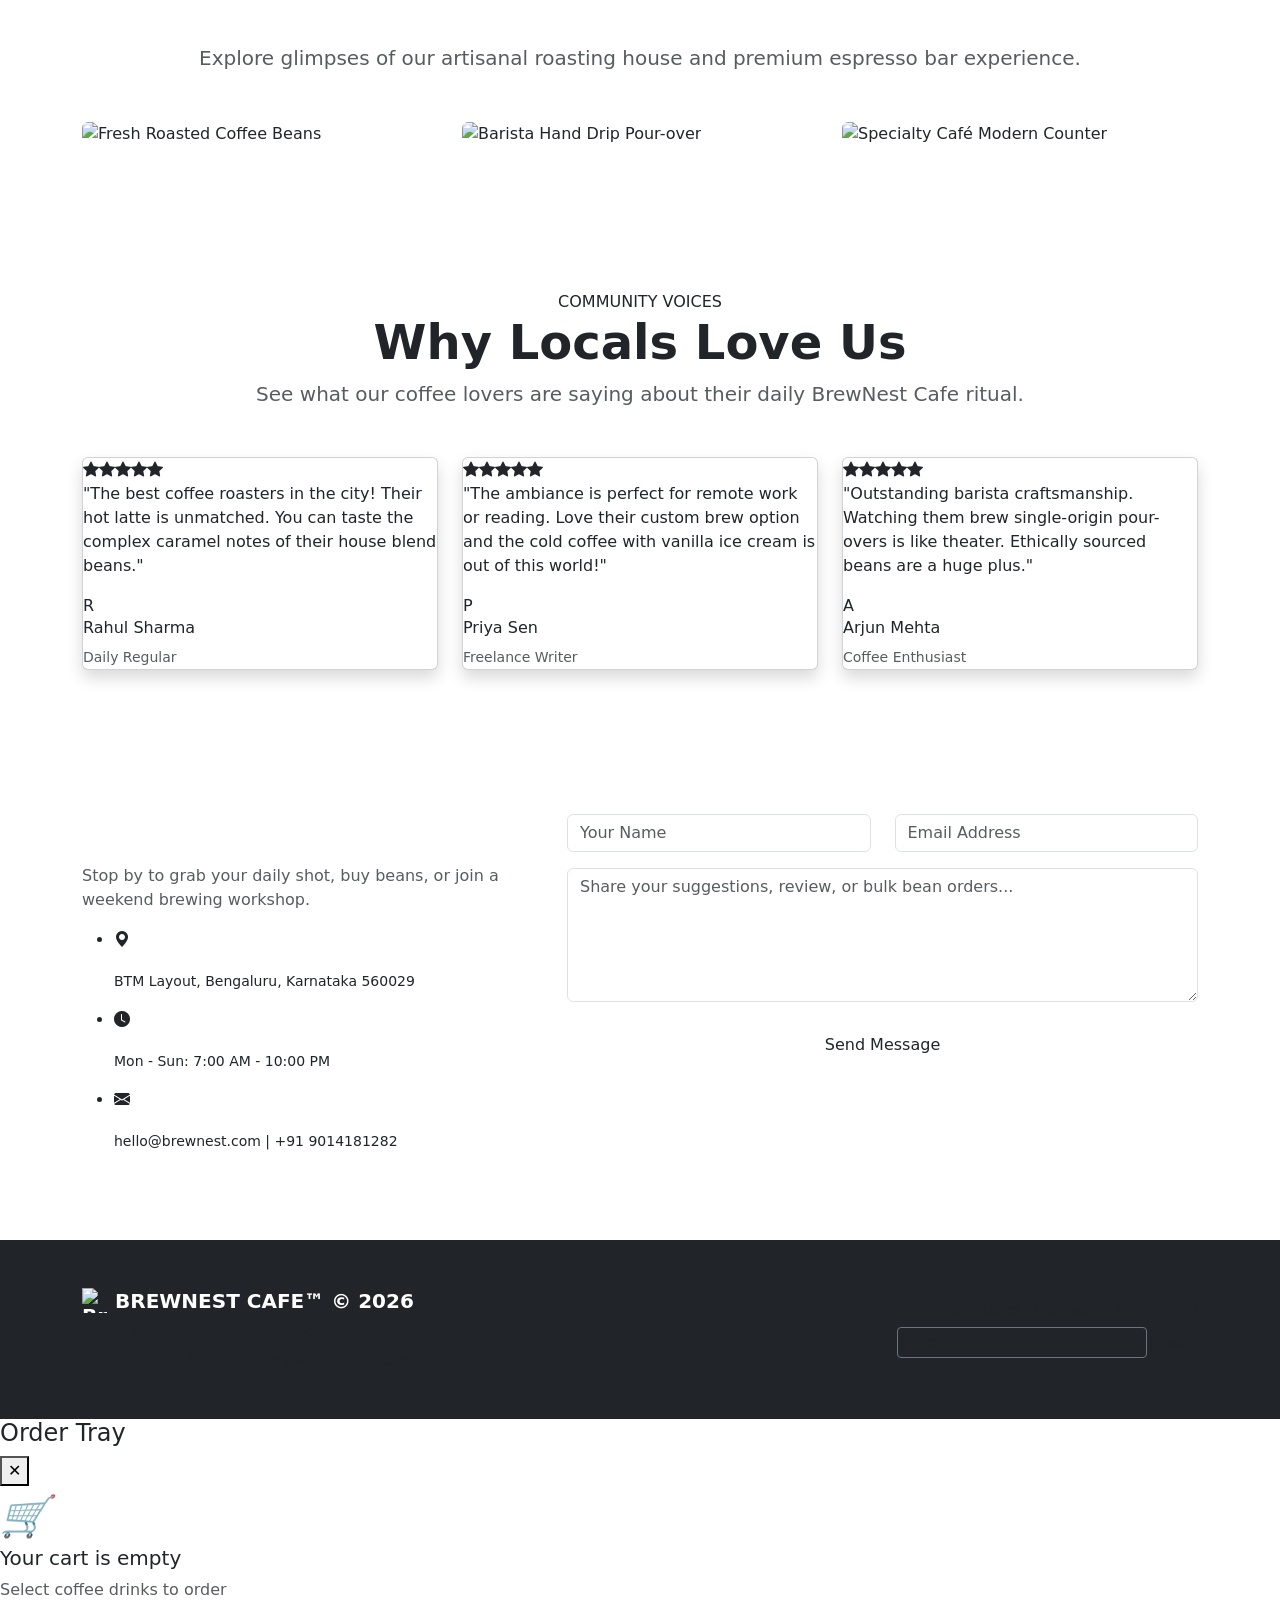
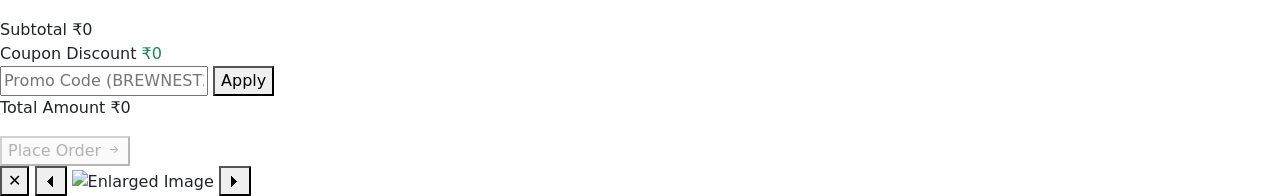
==== commit a7d8b2f1: "Update promo code from HAVEN20 to BREWNEST20 in cart input and JS logic" ====
--- a/html/index.html
+++ b/html/index.html
@@ -657,7 +657,7 @@
       
       <!-- Promo code entry -->
       <div class="cart-coupon-wrap">
-        <input type="text" class="cart-coupon-input" id="couponInput" placeholder="Promo Code (HAVEN20)">
+        <input type="text" class="cart-coupon-input" id="couponInput" placeholder="Promo Code (BREWNEST20)">
         <button class="btn-apply-coupon" id="btnApplyCoupon">Apply</button>
       </div>
 
